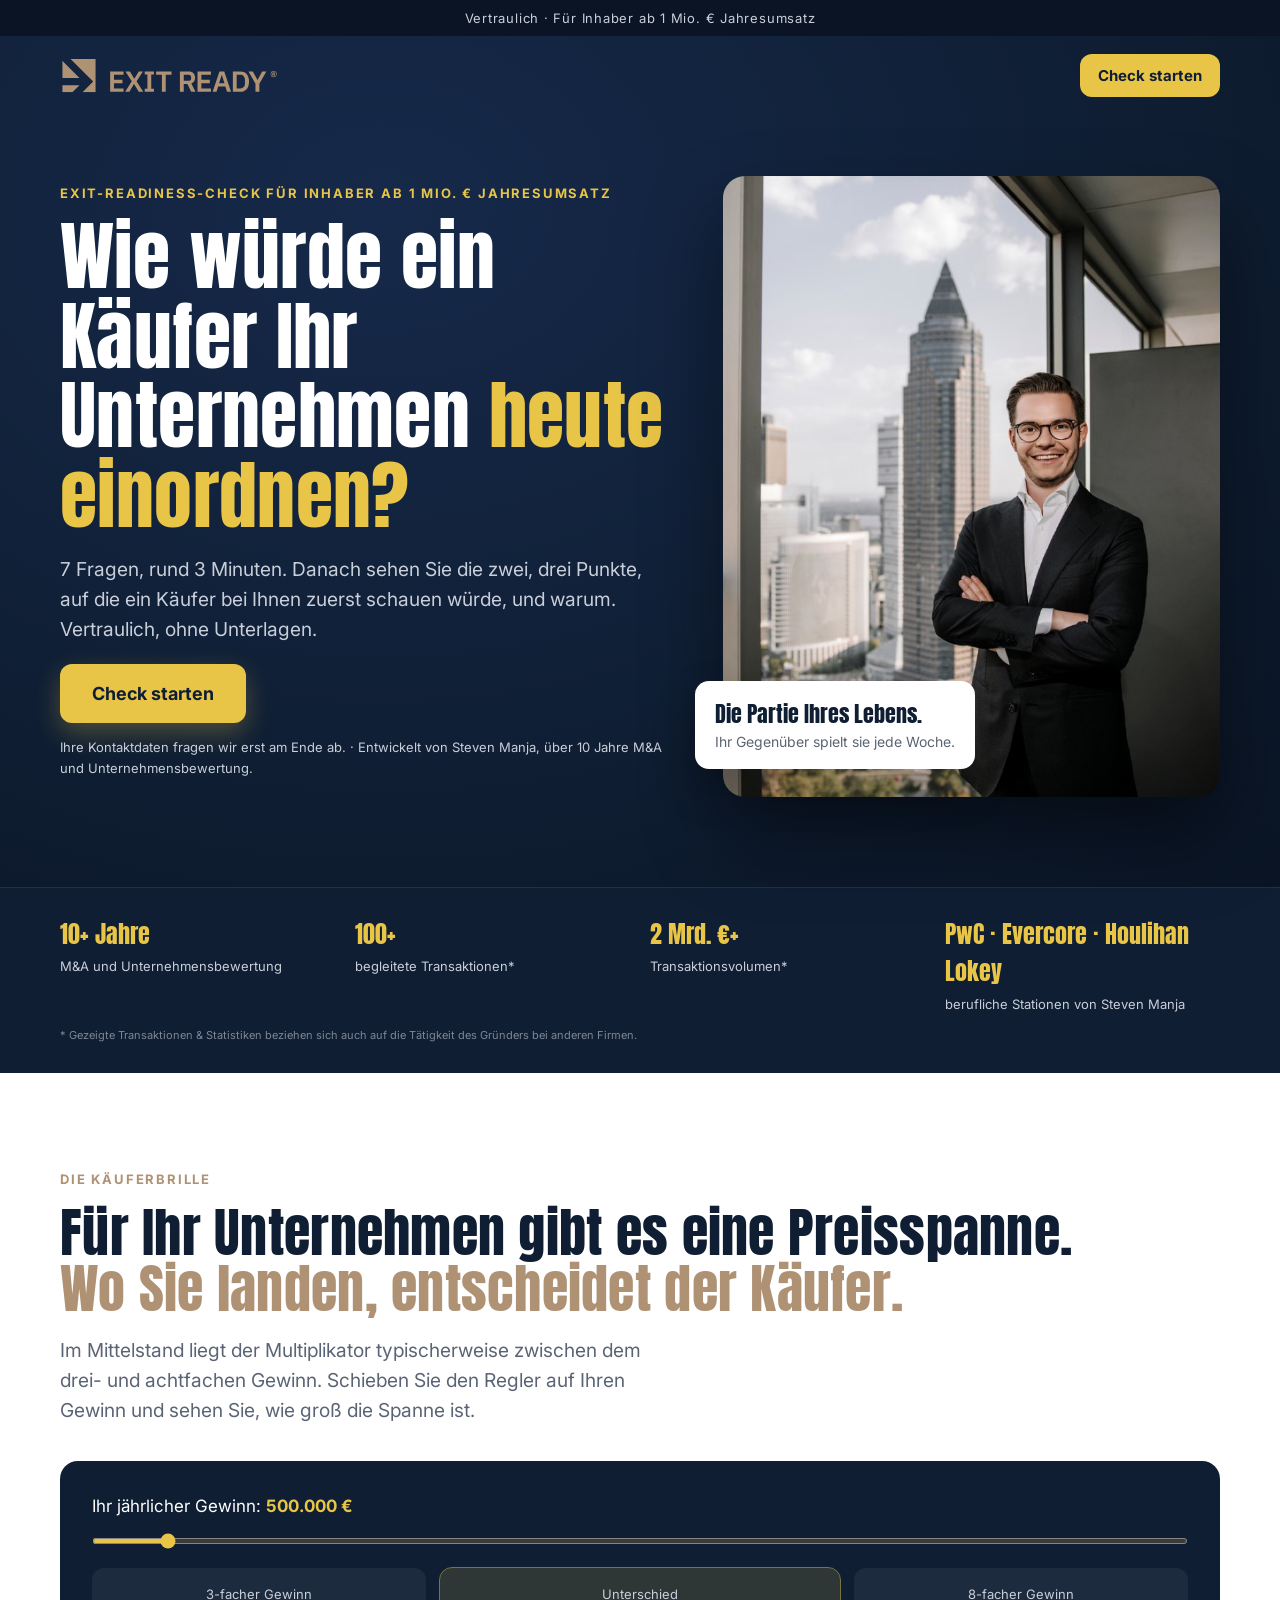
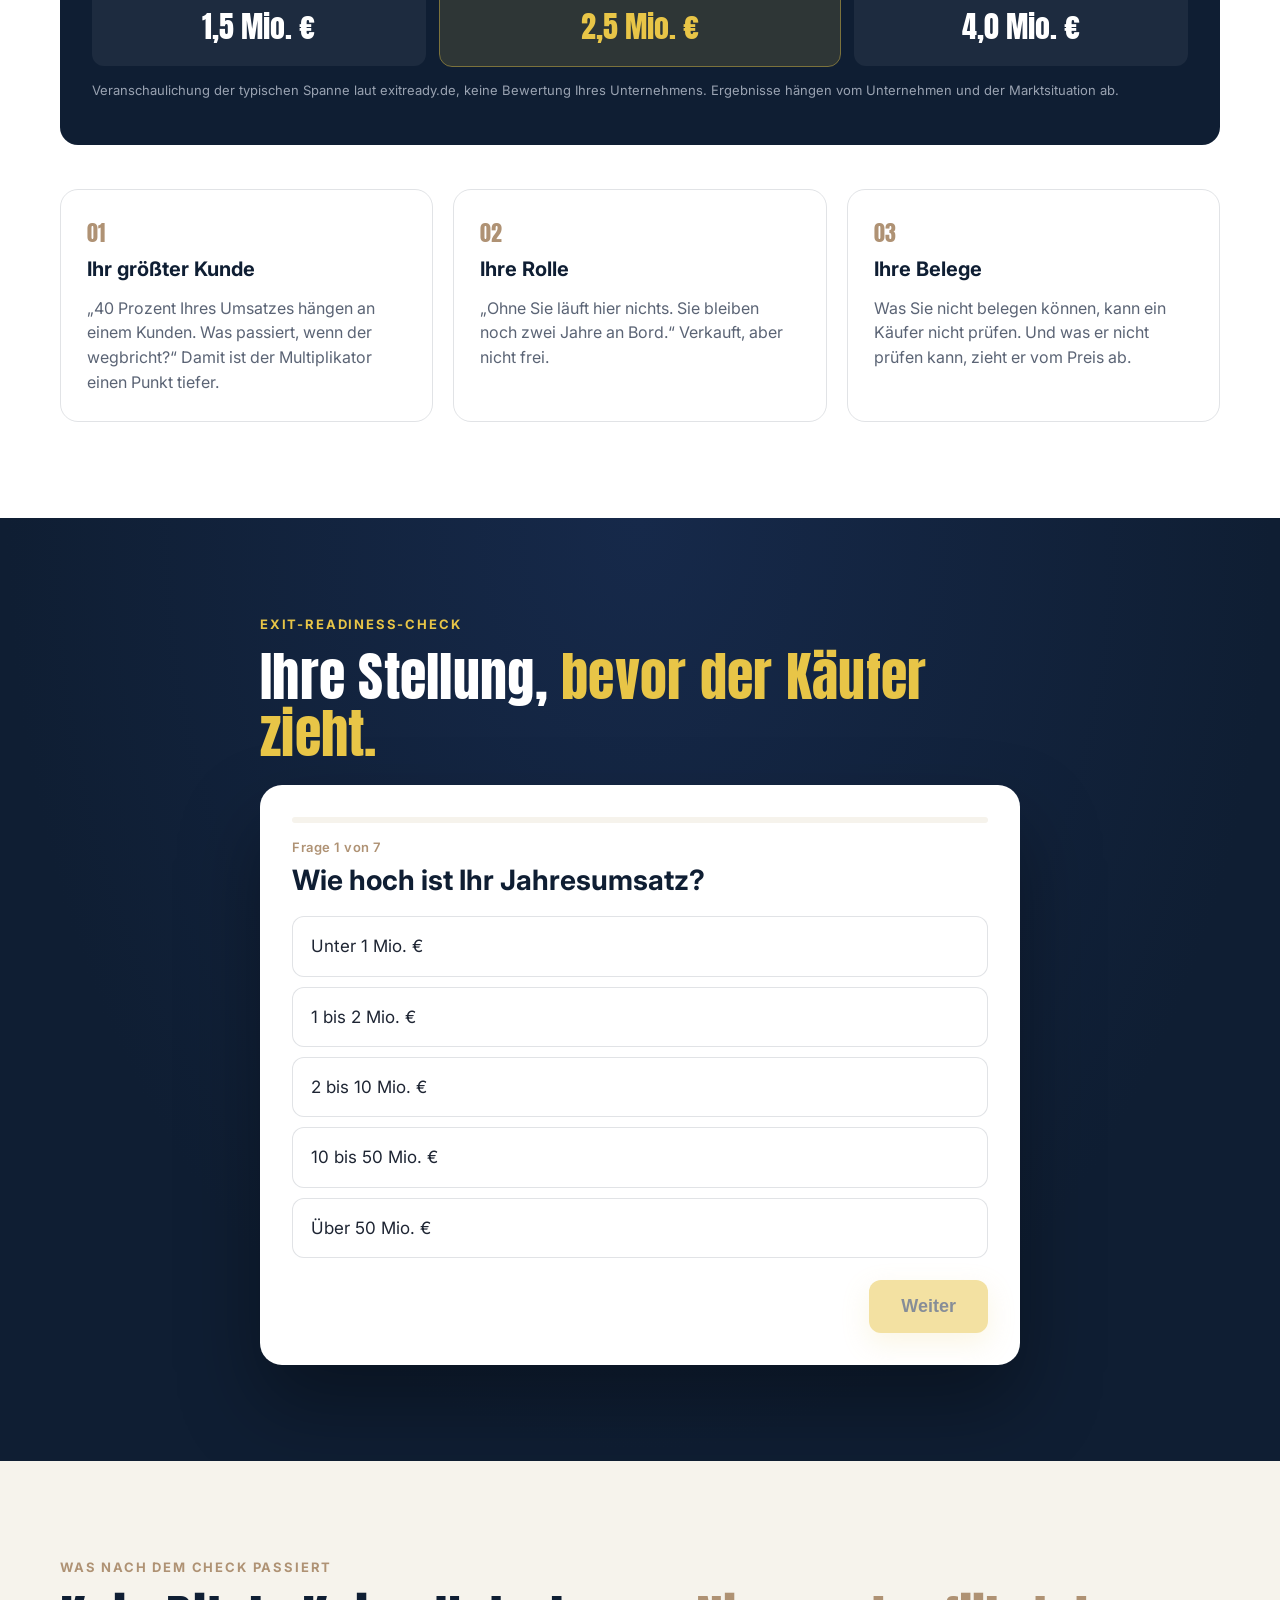
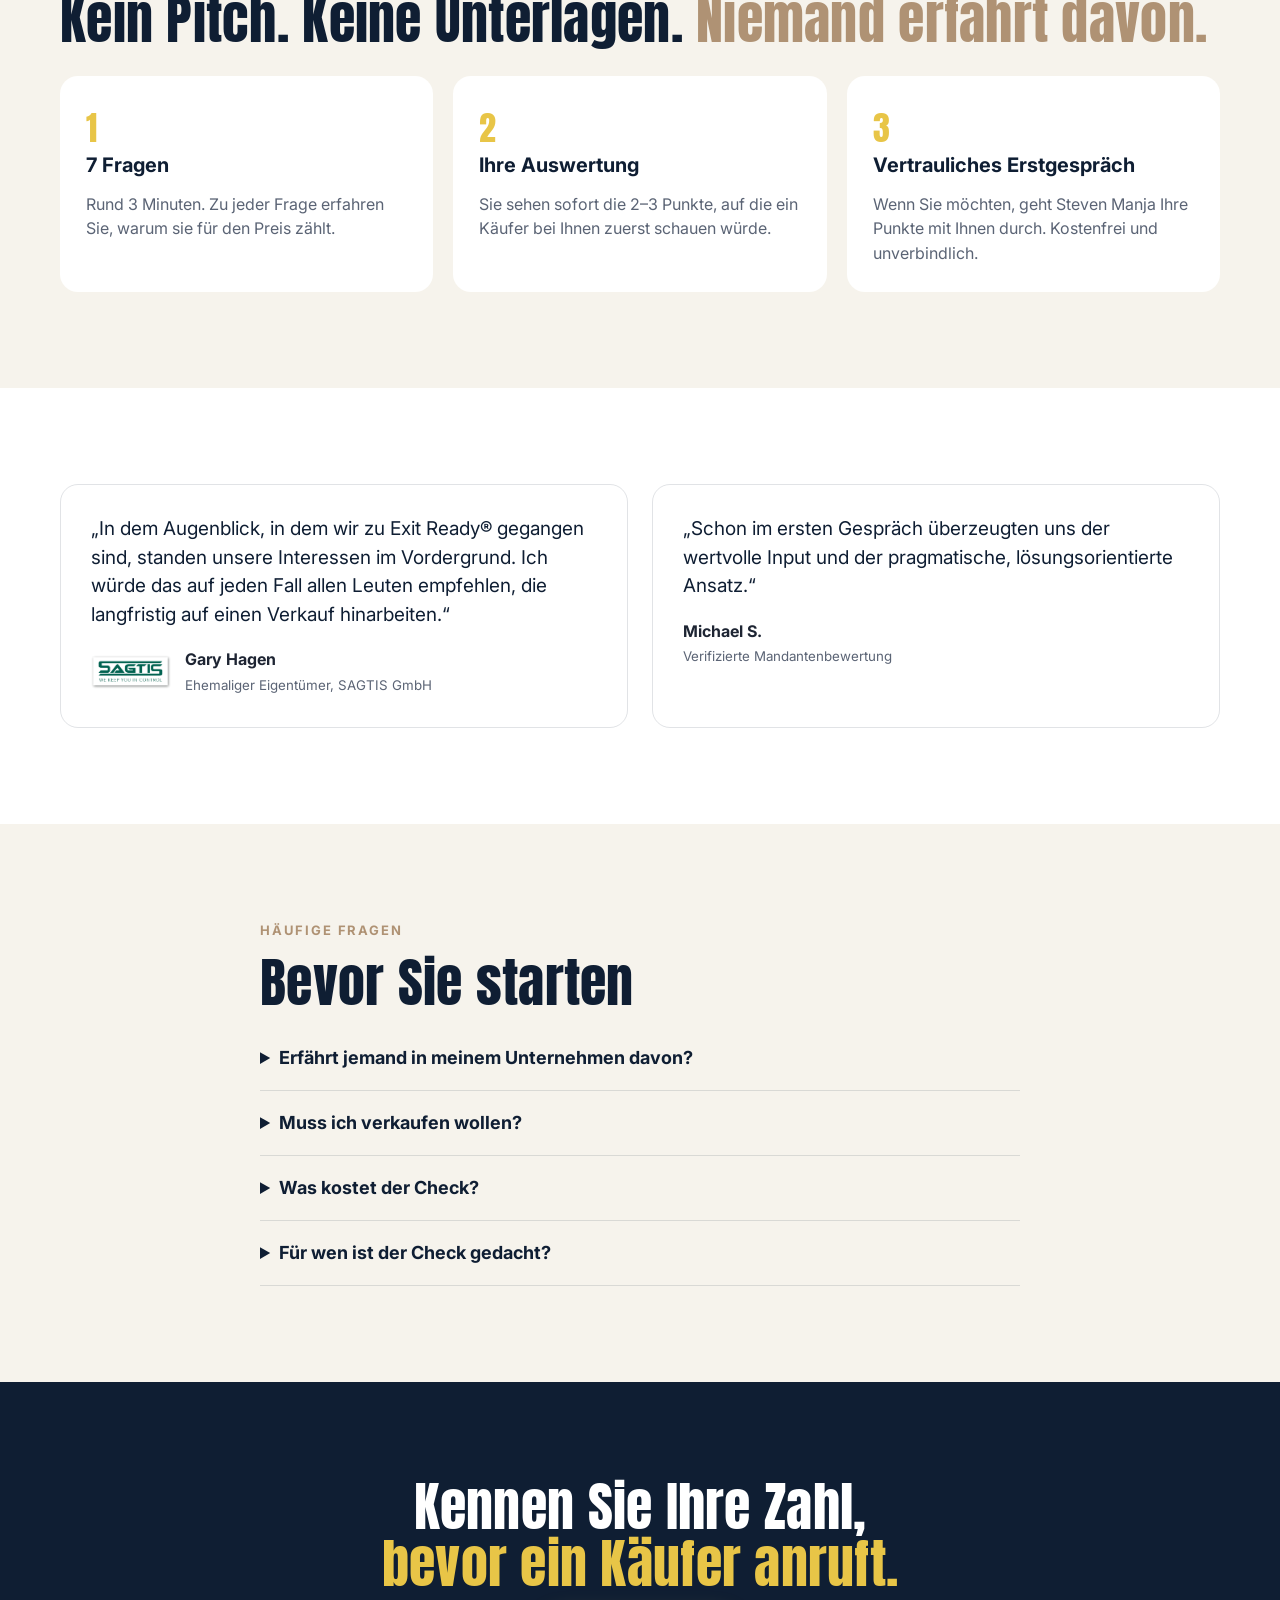
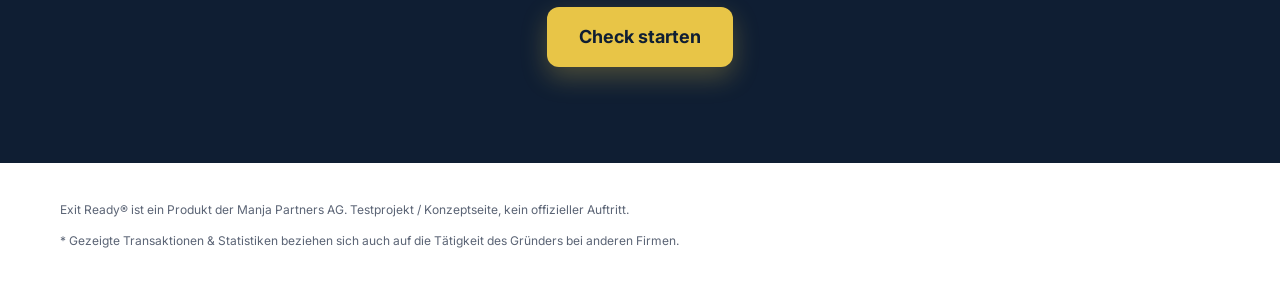
==== index.html @ 091dc519 "Add files via upload" ====
<!doctype html>
<html lang="de">
<head>
<meta charset="utf-8">
<meta name="viewport" content="width=device-width, initial-scale=1">
<title>Exit-Readiness-Check · Wie würde ein Käufer Ihr Unternehmen einordnen?</title>
<meta name="description" content="7 Fragen, rund 3 Minuten. Sehen Sie die zwei, drei Punkte, auf die ein Käufer bei Ihnen zuerst schauen würde – vertraulich, ohne Unterlagen.">
<link rel="preconnect" href="https://fonts.googleapis.com">
<link href="https://fonts.googleapis.com/css2?family=Anton&family=Inter:wght@400;500;600;700&display=swap" rel="stylesheet">
<link rel="stylesheet" href="styles.css">
</head>
<body>

<div class="topbar">Vertraulich · Für Inhaber ab 1 Mio. € Jahresumsatz</div>
<header class="nav wrap">
  <img src="assets/logo.svg" alt="Exit Ready" class="logo">
  <a href="#quiz" class="btn btn-sm">Check starten</a>
</header>

<!-- 1 · Hero -->
<section class="hero">
  <div class="wrap hero-grid">
    <div>
      <div class="eyebrow">Exit-Readiness-Check für Inhaber ab 1 Mio. € Jahresumsatz</div>
      <h1>Wie würde ein Käufer Ihr Unternehmen <span class="gold">heute einordnen?</span></h1>
      <p class="lead">7 Fragen, rund 3 Minuten. Danach sehen Sie die zwei, drei Punkte, auf die ein Käufer bei Ihnen zuerst schauen würde, und warum. Vertraulich, ohne Unterlagen.</p>
      <a href="#quiz" class="btn">Check starten</a>
      <p class="micro">Ihre Kontaktdaten fragen wir erst am Ende ab. · Entwickelt von Steven Manja, über 10 Jahre M&amp;A und Unternehmensbewertung.</p>
    </div>
    <div class="hero-img">
      <img src="assets/steven-window.jpg" alt="Steven Manja, Gründer von Exit Ready" loading="eager">
      <div class="hero-card">
        <div class="hc-k">Die Partie Ihres Lebens.</div>
        <div class="hc-t">Ihr Gegenüber spielt sie jede Woche.</div>
      </div>
    </div>
  </div>
</section>

<!-- 2 · Proof -->
<section class="proof">
  <div class="wrap proof-row">
    <div><b>10+ Jahre</b><span>M&amp;A und Unternehmensbewertung</span></div>
    <div><b>100+</b><span>begleitete Transaktionen*</span></div>
    <div><b>2 Mrd. €+</b><span>Transaktionsvolumen*</span></div>
    <div><b>PwC · Evercore · Houlihan Lokey</b><span>berufliche Stationen von Steven Manja</span></div>
  </div>
  <p class="wrap foot-note">* Gezeigte Transaktionen &amp; Statistiken beziehen sich auch auf die Tätigkeit des Gründers bei anderen Firmen.</p>
</section>

<!-- 3 · Worauf Käufer schauen + Rechner -->
<section class="section">
  <div class="wrap">
    <div class="eyebrow reveal">Die Käuferbrille</div>
    <h2 class="reveal">Für Ihr Unternehmen gibt es eine Preisspanne.<br><span class="gold">Wo Sie landen, entscheidet der Käufer.</span></h2>
    <p class="lead reveal">Im Mittelstand liegt der Multiplikator typischerweise zwischen dem drei- und achtfachen Gewinn. Schieben Sie den Regler auf Ihren Gewinn und sehen Sie, wie groß die Spanne ist.</p>
    <div class="calc reveal">
      <label for="gewinn">Ihr jährlicher Gewinn: <b id="gewinnOut">500.000 €</b></label>
      <input id="gewinn" type="range" min="200000" max="5000000" step="50000" value="500000">
      <div class="calc-bar">
        <div class="calc-end low"><span>3-facher Gewinn</span><b id="low">1,5 Mio. €</b></div>
        <div class="calc-mid"><span>Unterschied</span><b id="diff">2,5 Mio. €</b></div>
        <div class="calc-end high"><span>8-facher Gewinn</span><b id="high">4,0 Mio. €</b></div>
      </div>
      <p class="micro">Veranschaulichung der typischen Spanne laut exitready.de, keine Bewertung Ihres Unternehmens. Ergebnisse hängen vom Unternehmen und der Marktsituation ab.</p>
    </div>
    <div class="cards">
      <div class="card reveal"><div class="num">01</div><h3>Ihr größter Kunde</h3><p>„40 Prozent Ihres Umsatzes hängen an einem Kunden. Was passiert, wenn der wegbricht?“ Damit ist der Multiplikator einen Punkt tiefer.</p></div>
      <div class="card reveal"><div class="num">02</div><h3>Ihre Rolle</h3><p>„Ohne Sie läuft hier nichts. Sie bleiben noch zwei Jahre an Bord.“ Verkauft, aber nicht frei.</p></div>
      <div class="card reveal"><div class="num">03</div><h3>Ihre Belege</h3><p>Was Sie nicht belegen können, kann ein Käufer nicht prüfen. Und was er nicht prüfen kann, zieht er vom Preis ab.</p></div>
    </div>
  </div>
</section>

<!-- 4 · Quiz -->
<section class="section quiz-sec" id="quiz">
  <div class="wrap narrow">
    <div class="eyebrow">Exit-Readiness-Check</div>
    <h2>Ihre Stellung, <span class="gold">bevor der Käufer zieht.</span></h2>
    <div class="quiz" id="quizBox" aria-live="polite">
      <div class="progress"><div class="progress-bar" id="bar"></div></div>
      <div class="step-label" id="stepLabel">Frage 1 von 7</div>
      <div id="stage"></div>
    </div>
  </div>
</section>

<!-- 5 · Ablauf -->
<section class="section soft">
  <div class="wrap">
    <div class="eyebrow reveal">Was nach dem Check passiert</div>
    <h2 class="reveal">Kein Pitch. Keine Unterlagen. <span class="gold">Niemand erfährt davon.</span></h2>
    <div class="steps">
      <div class="step reveal"><b>1</b><h3>7 Fragen</h3><p>Rund 3 Minuten. Zu jeder Frage erfahren Sie, warum sie für den Preis zählt.</p></div>
      <div class="step reveal"><b>2</b><h3>Ihre Auswertung</h3><p>Sie sehen sofort die 2–3 Punkte, auf die ein Käufer bei Ihnen zuerst schauen würde.</p></div>
      <div class="step reveal"><b>3</b><h3>Vertrauliches Erstgespräch</h3><p>Wenn Sie möchten, geht Steven Manja Ihre Punkte mit Ihnen durch. Kostenfrei und unverbindlich.</p></div>
    </div>
  </div>
</section>

<!-- 6 · Stimmen -->
<section class="section">
  <div class="wrap quotes">
    <figure class="quote reveal">
      <blockquote>„In dem Augenblick, in dem wir zu Exit Ready® gegangen sind, standen unsere Interessen im Vordergrund. Ich würde das auf jeden Fall allen Leuten empfehlen, die langfristig auf einen Verkauf hinarbeiten.“</blockquote>
      <figcaption><img src="assets/sagtis.png" alt="SAGTIS GmbH"><span>Gary Hagen<br><small>Ehemaliger Eigentümer, SAGTIS GmbH</small></span></figcaption>
    </figure>
    <figure class="quote reveal">
      <blockquote>„Schon im ersten Gespräch überzeugten uns der wertvolle Input und der pragmatische, lösungsorientierte Ansatz.“</blockquote>
      <figcaption><span>Michael S.<br><small>Verifizierte Mandantenbewertung</small></span></figcaption>
    </figure>
  </div>
</section>

<!-- 7 · FAQ -->
<section class="section soft">
  <div class="wrap narrow">
    <div class="eyebrow">Häufige Fragen</div>
    <h2>Bevor Sie starten</h2>
    <details><summary>Erfährt jemand in meinem Unternehmen davon?</summary><p>Nein. Ihre Angaben werden vertraulich behandelt und nicht weitergegeben. Für den Check und das Erstgespräch brauchen Sie keine Unterlagen.</p></details>
    <details><summary>Muss ich verkaufen wollen?</summary><p>Nein. Sie müssen heute nicht verkaufen wollen. Je früher Sie wissen, wo Sie stehen, desto freier bestimmen Sie später, wann, an wen und zu welchem Preis.</p></details>
    <details><summary>Was kostet der Check?</summary><p>Nichts. Der Check und das Erstgespräch sind kostenfrei und unverbindlich.</p></details>
    <details><summary>Für wen ist der Check gedacht?</summary><p>Für Inhaber und Mehrheitsgesellschafter mit mindestens 1 Mio. € Jahresumsatz. Wer darunter liegt, erhält eine passende Ressource statt eines Termins.</p></details>
  </div>
</section>

<!-- 8 · Final -->
<section class="final">
  <div class="wrap">
    <h2>Kennen Sie Ihre Zahl,<br><span class="gold">bevor ein Käufer anruft.</span></h2>
    <a href="#quiz" class="btn">Check starten</a>
  </div>
</section>

<footer class="wrap footer">
  <p>Exit Ready® ist ein Produkt der Manja Partners AG. Testprojekt / Konzeptseite, kein offizieller Auftritt.</p>
  <p>* Gezeigte Transaktionen &amp; Statistiken beziehen sich auch auf die Tätigkeit des Gründers bei anderen Firmen.</p>
</footer>

<script src="config.js"></script>
<script src="quiz-data.js"></script>
<script src="app.js"></script>
</body>
</html>
---- styles.css ----
:root {
  --navy: #0F1E33;
  --navy-2: #16294A;
  --gold: #E8C547;
  --bronze: #AF9274;
  --ink: #1E2533;
  --grey: #5B6475;
  --cream: #F6F3EC;
  --line: rgba(15, 30, 51, .12);
  --radius: 18px;
  --ease: cubic-bezier(.2, .8, .2, 1);
}
* { box-sizing: border-box; }
html { scroll-behavior: smooth; }
body { margin: 0; font-family: 'Inter', system-ui, sans-serif; color: var(--ink); background: #fff; line-height: 1.55; -webkit-font-smoothing: antialiased; overflow-x: hidden; }
img { max-width: 100%; display: block; }
.wrap { width: min(1160px, 100% - 32px); margin-inline: auto; }
.narrow { width: min(760px, 100% - 32px); }
.section { padding: 96px 0; }
.soft { background: var(--cream); }
.gold { color: var(--gold); }
h1, h2, h3 { margin: 0 0 16px; line-height: 1.05; color: var(--navy); }
h1, h2 { font-family: 'Anton', Impact, sans-serif; font-weight: 400; letter-spacing: .005em; }
h1 { font-size: clamp(40px, 6vw, 76px); color: #fff; }
h2 { font-size: clamp(32px, 4.4vw, 54px); }
h2 .gold { color: var(--bronze); }
h3 { font-size: 20px; }
.eyebrow { font-size: 13px; font-weight: 700; letter-spacing: .14em; text-transform: uppercase; color: var(--bronze); margin-bottom: 14px; }
.lead { font-size: clamp(17px, 1.5vw, 20px); color: var(--grey); max-width: 620px; }
.micro { font-size: 13px; color: var(--grey); margin-top: 14px; }

.btn { display: inline-block; background: var(--gold); color: var(--navy); font-weight: 700; font-size: 18px; text-decoration: none; padding: 16px 32px; border-radius: 12px; border: 0; cursor: pointer; transition: transform .25s var(--ease), box-shadow .25s var(--ease); box-shadow: 0 10px 26px rgba(232, 197, 71, .28); }
.btn:hover { transform: translateY(-2px); box-shadow: 0 16px 34px rgba(232, 197, 71, .38); }
.btn-sm { font-size: 15px; padding: 10px 18px; box-shadow: none; white-space: nowrap; }
.btn[disabled] { opacity: .5; cursor: not-allowed; transform: none; }

.topbar { background: #0A1424; color: #C9CFDA; text-align: center; font-size: 13px; letter-spacing: .06em; padding: 8px 16px; }
.nav { display: flex; align-items: center; justify-content: space-between; padding: 18px 0; position: absolute; left: 0; right: 0; z-index: 5; }
.logo { height: 34px; width: auto; }

.hero { background: radial-gradient(ellipse at 30% 20%, var(--navy-2), var(--navy) 60%, #0A1424); color: #fff; padding: 140px 0 90px; }
.hero .eyebrow { color: var(--gold); }
.hero .lead, .hero .micro { color: #C9CFDA; }
.hero-grid { display: grid; grid-template-columns: 1.1fr .9fr; gap: 56px; align-items: center; }
.hero-img { position: relative; }
.hero-img img { border-radius: 22px; aspect-ratio: 4/5; object-fit: cover; object-position: 66% 40%; box-shadow: 0 40px 80px rgba(0, 0, 0, .45); }
.hero-card { position: absolute; left: -28px; bottom: 28px; background: #fff; color: var(--navy); border-radius: 14px; padding: 16px 20px; box-shadow: 0 20px 40px rgba(0, 0, 0, .3); animation: float 6s ease-in-out infinite; }
.hc-k { font-family: 'Anton', sans-serif; font-size: 22px; }
.hc-t { font-size: 14px; color: var(--grey); }
@keyframes float { 50% { transform: translateY(-8px); } }

.proof { background: var(--navy); color: #fff; padding: 28px 0 18px; border-top: 1px solid rgba(255, 255, 255, .08); }
.proof-row { display: grid; grid-template-columns: repeat(4, 1fr); gap: 20px; }
.proof-row b { display: block; font-family: 'Anton', sans-serif; font-weight: 400; font-size: 24px; color: var(--gold); }
.proof-row span { font-size: 13px; color: #C9CFDA; }
.foot-note { font-size: 11px; color: #7E8696; margin-top: 12px; }

.calc { margin: 36px 0 44px; background: var(--navy); color: #fff; border-radius: var(--radius); padding: 32px; }
.calc label { font-size: 17px; }
.calc label b { color: var(--gold); }
.calc input[type=range] { width: 100%; margin: 18px 0 24px; accent-color: var(--gold); height: 6px; }
.calc-bar { display: grid; grid-template-columns: 1fr 1.2fr 1fr; gap: 14px; text-align: center; }
.calc-bar > div { background: rgba(255, 255, 255, .06); border-radius: 12px; padding: 16px 10px; }
.calc-bar span { display: block; font-size: 13px; color: #C9CFDA; }
.calc-bar b { font-family: 'Anton', sans-serif; font-weight: 400; font-size: 30px; }
.calc-mid { background: rgba(232, 197, 71, .14) !important; outline: 1px solid rgba(232, 197, 71, .5); }
.calc-mid b { color: var(--gold); }
.calc .micro { color: #9AA3B2; }

.cards { display: grid; grid-template-columns: repeat(3, 1fr); gap: 20px; }
.card { border: 1px solid var(--line); border-radius: var(--radius); padding: 26px; }
.card .num { font-family: 'Anton', sans-serif; color: var(--bronze); font-size: 22px; margin-bottom: 8px; }
.card p { color: var(--grey); margin: 0; }

.quiz-sec { background: radial-gradient(ellipse at 50% 0%, var(--navy-2), var(--navy) 70%); }
.quiz-sec h2 { color: #fff; }
.quiz-sec h2 .gold { color: var(--gold); }
.quiz-sec .eyebrow { color: var(--gold); }
.quiz { background: #fff; border-radius: 22px; padding: 32px; box-shadow: 0 40px 80px rgba(0, 0, 0, .35); margin-top: 24px; }
.progress { height: 6px; background: var(--cream); border-radius: 6px; overflow: hidden; }
.progress-bar { height: 100%; width: 0; background: var(--gold); transition: width .5s var(--ease); }
.step-label { font-size: 13px; font-weight: 600; color: var(--bronze); margin: 14px 0 6px; letter-spacing: .04em; }
.q-title { font-size: clamp(22px, 2.6vw, 28px); font-weight: 700; color: var(--navy); margin: 0 0 18px; line-height: 1.25; }
.opts { display: grid; gap: 10px; }
.opt { text-align: left; font: inherit; font-size: 17px; padding: 16px 18px; border: 1.5px solid var(--line); border-radius: 12px; background: #fff; cursor: pointer; transition: border-color .2s, background .2s, transform .2s var(--ease); color: var(--ink); }
.opt:hover { border-color: var(--bronze); transform: translateX(3px); }
.opt.sel { border-color: var(--gold); background: #FDF8E6; font-weight: 600; }
.learn { margin-top: 18px; background: var(--cream); border-left: 4px solid var(--gold); border-radius: 10px; padding: 14px 16px; font-size: 15.5px; color: var(--ink); animation: fadeUp .4s var(--ease); }
.learn b { color: var(--bronze); display: block; font-size: 12px; letter-spacing: .1em; text-transform: uppercase; margin-bottom: 4px; }
.q-nav { display: flex; justify-content: space-between; align-items: center; margin-top: 22px; }
.back { background: none; border: 0; color: var(--grey); font: inherit; cursor: pointer; text-decoration: underline; }
.form { display: grid; grid-template-columns: 1fr 1fr; gap: 12px; }
.form .full { grid-column: 1 / -1; }
.form label { font-size: 13px; font-weight: 600; color: var(--grey); display: block; margin-bottom: 4px; }
.form input[type=text], .form input[type=email], .form input[type=tel], .form input[type=url] { width: 100%; font: inherit; font-size: 16px; padding: 13px 14px; border: 1.5px solid var(--line); border-radius: 10px; }
.form input:focus { outline: none; border-color: var(--gold); }
.err { color: #B3403A; font-size: 13px; min-height: 18px; }
.consent { font-size: 13px; color: var(--grey); display: flex; gap: 8px; align-items: flex-start; }
.hp { position: absolute; left: -9999px; }
@keyframes fadeUp { from { opacity: 0; transform: translateY(10px); } }

.steps { display: grid; grid-template-columns: repeat(3, 1fr); gap: 20px; margin-top: 28px; }
.step { background: #fff; border-radius: var(--radius); padding: 26px; }
.step b { font-family: 'Anton', sans-serif; font-weight: 400; font-size: 34px; color: var(--gold); }
.step p { color: var(--grey); margin: 0; }

.quotes { display: grid; grid-template-columns: 1fr 1fr; gap: 24px; }
.quote { margin: 0; border: 1px solid var(--line); border-radius: var(--radius); padding: 30px; }
.quote blockquote { margin: 0 0 18px; font-size: 19px; line-height: 1.5; color: var(--navy); }
.quote figcaption { display: flex; gap: 14px; align-items: center; font-weight: 700; }
.quote figcaption img { height: 34px; width: auto; }
.quote small { font-weight: 400; color: var(--grey); }

details { border-bottom: 1px solid var(--line); padding: 18px 0; }
summary { font-weight: 700; font-size: 18px; cursor: pointer; color: var(--navy); }
details p { color: var(--grey); margin: 10px 0 0; }

.final { background: var(--navy); color: #fff; text-align: center; padding: 96px 0; }
.final h2 { color: #fff; }
.final h2 .gold { color: var(--gold); }
.footer { font-size: 12px; color: var(--grey); padding: 26px 0 40px; }

.reveal { opacity: 0; transform: translateY(24px); transition: opacity .8s var(--ease), transform .8s var(--ease); }
.reveal.in { opacity: 1; transform: none; }
@media (prefers-reduced-motion: reduce) { .reveal { opacity: 1; transform: none; transition: none; } .hero-card { animation: none; } }

@media (max-width: 860px) {
  .section { padding: 64px 0; }
  .hero { padding: 110px 0 60px; }
  .hero-grid, .cards, .steps, .quotes, .proof-row { grid-template-columns: 1fr; }
  .proof-row { grid-template-columns: 1fr 1fr; }
  .hero-card { left: 12px; bottom: 12px; }
  .calc-bar { grid-template-columns: 1fr; }
  .quiz { padding: 22px; }
  .form { grid-template-columns: 1fr; }
  .logo { height: 26px; }
  .btn-sm { font-size: 14px; padding: 9px 14px; }
}
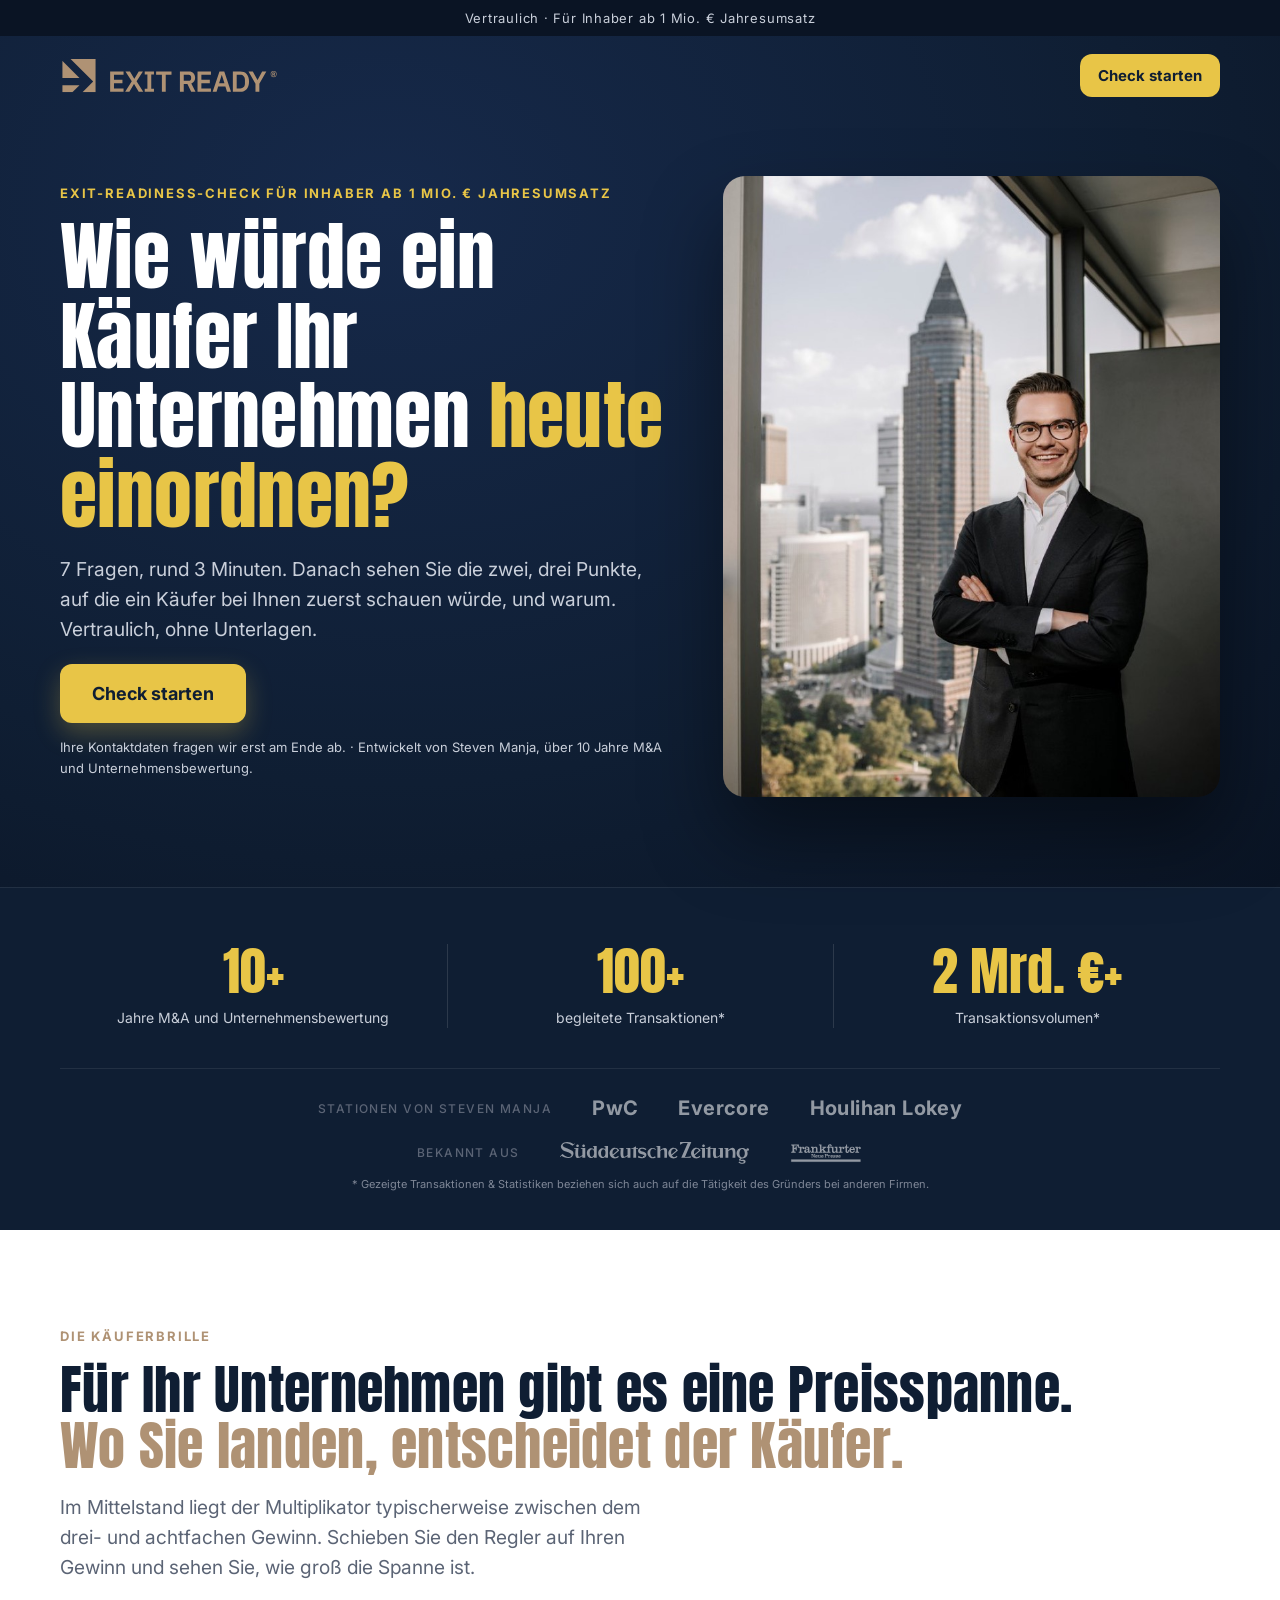
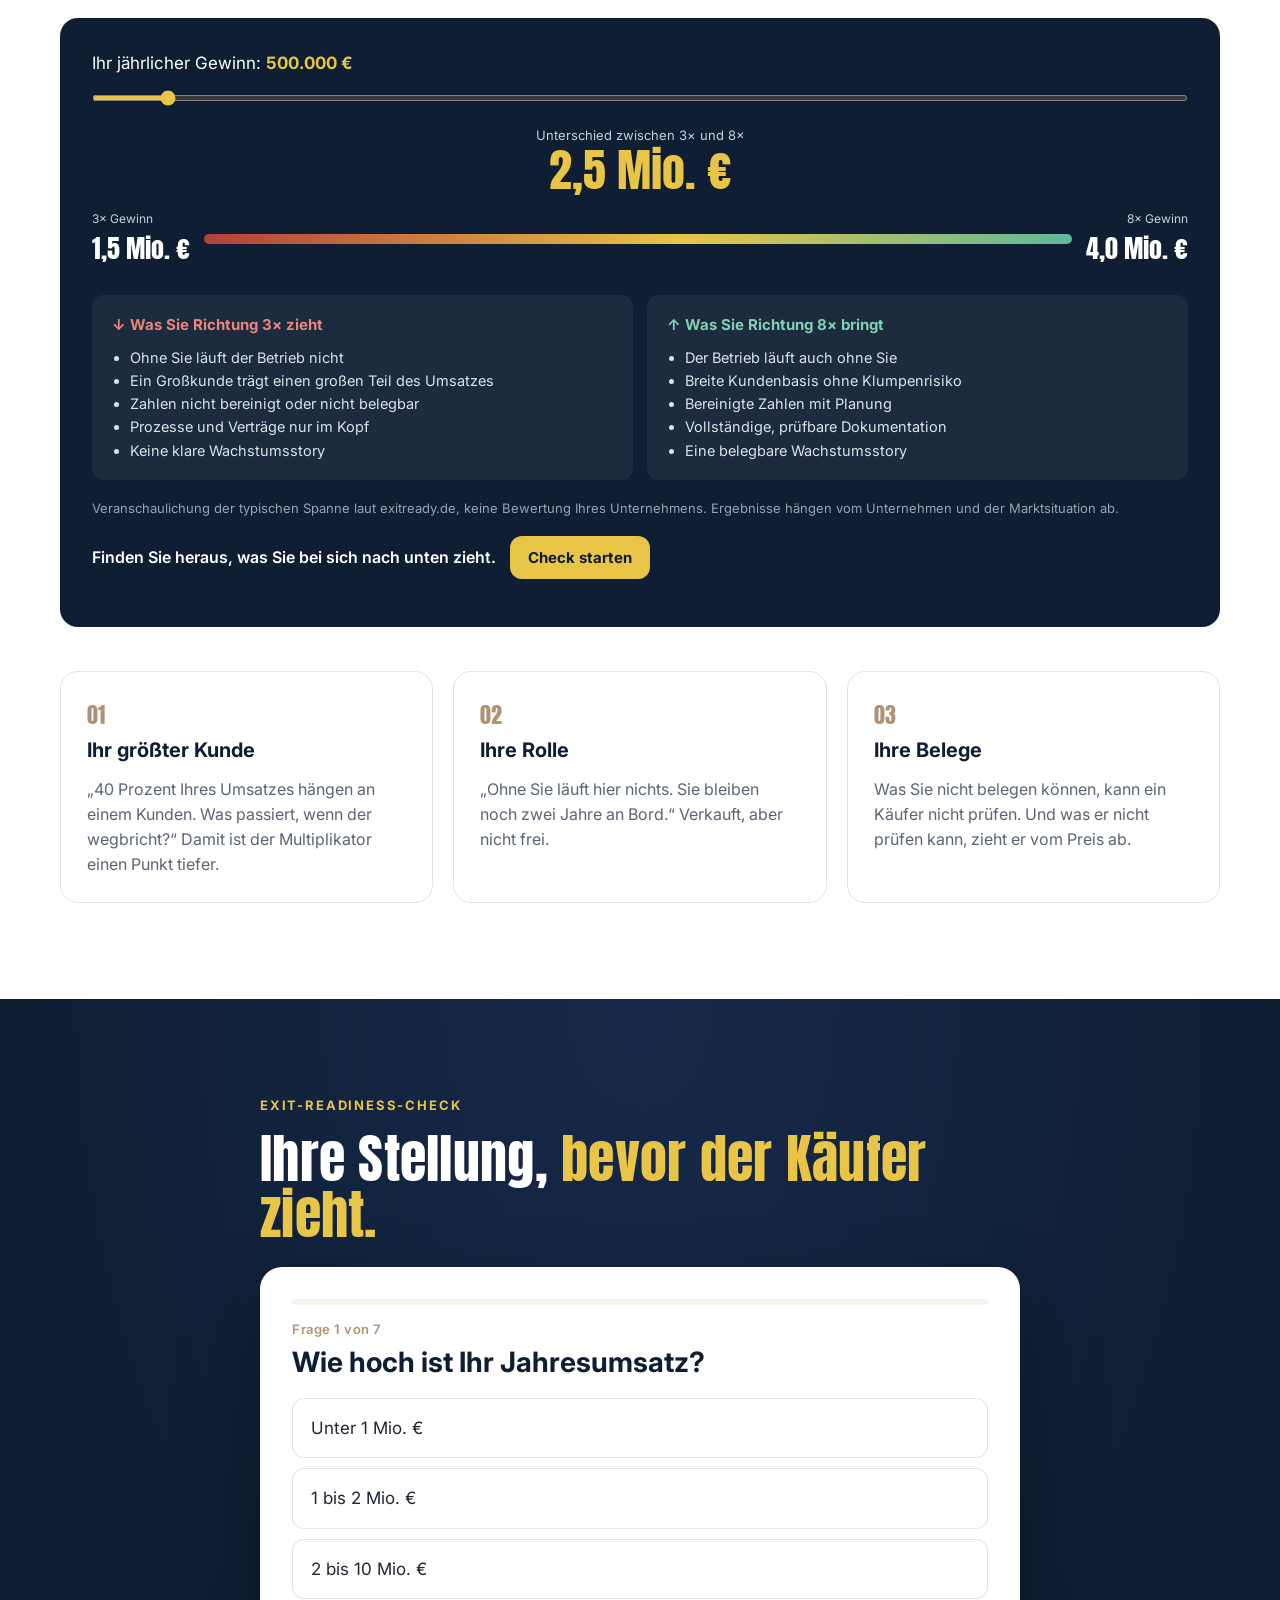
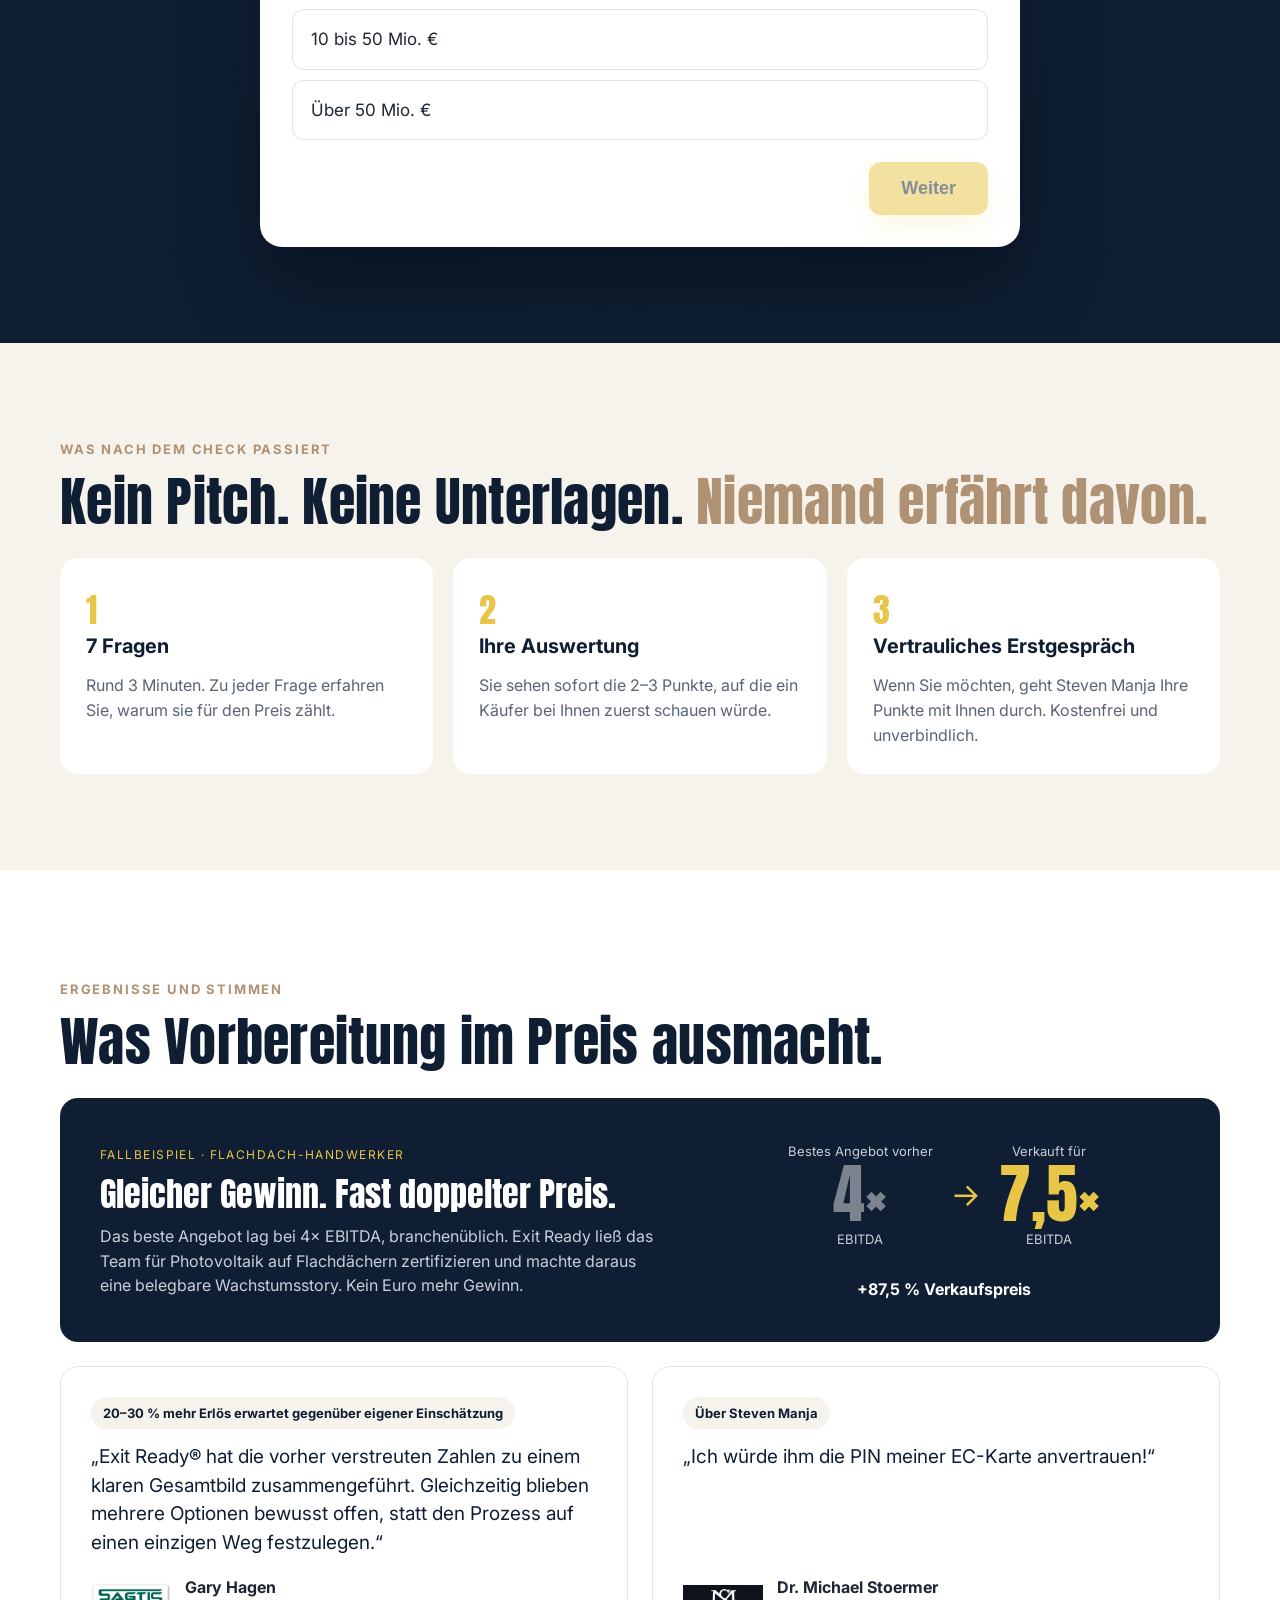
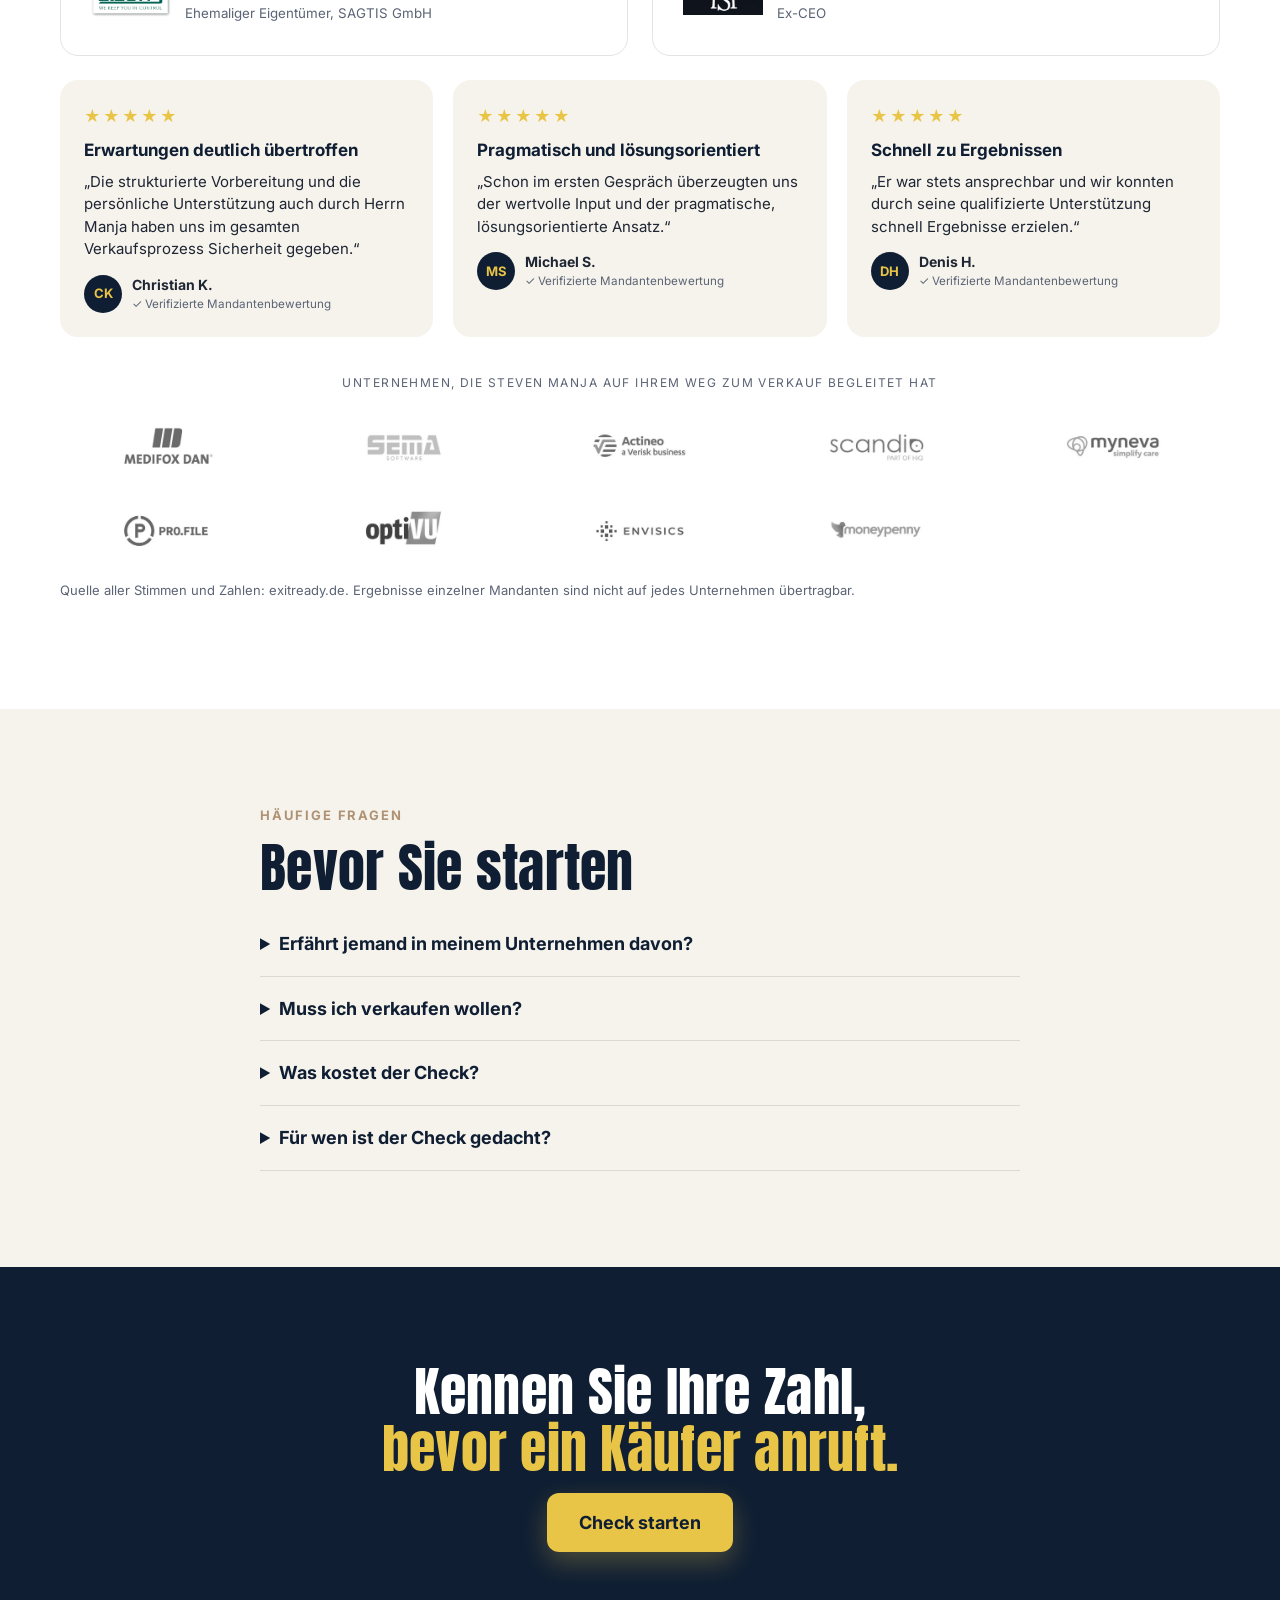
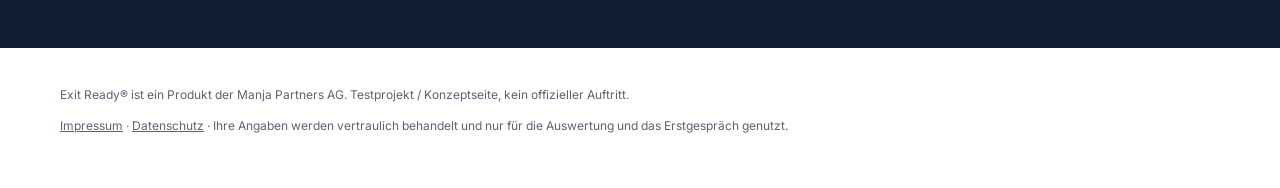
==== commit bab943b4: "Add files via upload" ====
--- a/index.html
+++ b/index.html
@@ -20,7 +20,7 @@
 <!-- 1 · Hero -->
 <section class="hero">
   <div class="wrap hero-grid">
-    <div>
+    <div class="hero-text">
       <div class="eyebrow">Exit-Readiness-Check für Inhaber ab 1 Mio. € Jahresumsatz</div>
       <h1>Wie würde ein Käufer Ihr Unternehmen <span class="gold">heute einordnen?</span></h1>
       <p class="lead">7 Fragen, rund 3 Minuten. Danach sehen Sie die zwei, drei Punkte, auf die ein Käufer bei Ihnen zuerst schauen würde, und warum. Vertraulich, ohne Unterlagen.</p>
@@ -29,21 +29,20 @@
     </div>
     <div class="hero-img">
       <img src="assets/steven-window.jpg" alt="Steven Manja, Gründer von Exit Ready" loading="eager">
-      <div class="hero-card">
-        <div class="hc-k">Die Partie Ihres Lebens.</div>
-        <div class="hc-t">Ihr Gegenüber spielt sie jede Woche.</div>
-      </div>
     </div>
   </div>
 </section>
 
 <!-- 2 · Proof -->
 <section class="proof">
-  <div class="wrap proof-row">
-    <div><b>10+ Jahre</b><span>M&amp;A und Unternehmensbewertung</span></div>
-    <div><b>100+</b><span>begleitete Transaktionen*</span></div>
-    <div><b>2 Mrd. €+</b><span>Transaktionsvolumen*</span></div>
-    <div><b>PwC · Evercore · Houlihan Lokey</b><span>berufliche Stationen von Steven Manja</span></div>
+  <div class="wrap">
+    <div class="proof-row">
+      <div><b>10+</b><span>Jahre M&amp;A und Unternehmensbewertung</span></div>
+      <div><b>100+</b><span>begleitete Transaktionen*</span></div>
+      <div><b>2 Mrd. €+</b><span>Transaktionsvolumen*</span></div>
+    </div>
+    <div class="proof-logos"><span class="pl-label">Stationen von Steven Manja</span><span>PwC</span><span>Evercore</span><span>Houlihan Lokey</span></div>
+    <div class="proof-logos press"><span class="pl-label">Bekannt aus</span><img src="assets/sueddeutsche-zeitung.svg" alt="Süddeutsche Zeitung"><img src="assets/fnp.svg" alt="Frankfurter Neue Presse"></div>
   </div>
   <p class="wrap foot-note">* Gezeigte Transaktionen &amp; Statistiken beziehen sich auch auf die Tätigkeit des Gründers bei anderen Firmen.</p>
 </section>
@@ -56,13 +55,15 @@
     <p class="lead reveal">Im Mittelstand liegt der Multiplikator typischerweise zwischen dem drei- und achtfachen Gewinn. Schieben Sie den Regler auf Ihren Gewinn und sehen Sie, wie groß die Spanne ist.</p>
     <div class="calc reveal">
       <label for="gewinn">Ihr jährlicher Gewinn: <b id="gewinnOut">500.000 €</b></label>
-      <input id="gewinn" type="range" min="200000" max="5000000" step="50000" value="500000">
-      <div class="calc-bar">
-        <div class="calc-end low"><span>3-facher Gewinn</span><b id="low">1,5 Mio. €</b></div>
-        <div class="calc-mid"><span>Unterschied</span><b id="diff">2,5 Mio. €</b></div>
-        <div class="calc-end high"><span>8-facher Gewinn</span><b id="high">4,0 Mio. €</b></div>
+      <input id="gewinn" type="range" min="200000" max="5000000" step="100000" value="500000">
+      <div class="range-head"><span>Unterschied zwischen 3× und 8×</span><b id="diff">2,5 Mio. €</b></div>
+      <div class="range-bar"><div class="rb-end"><small>3× Gewinn</small><b id="low">1,5 Mio. €</b></div><div class="rb-track"></div><div class="rb-end hi"><small>8× Gewinn</small><b id="high">4,0 Mio. €</b></div></div>
+      <div class="drivers">
+        <div class="drv down"><h4>↓ Was Sie Richtung 3× zieht</h4><ul><li>Ohne Sie läuft der Betrieb nicht</li><li>Ein Großkunde trägt einen großen Teil des Umsatzes</li><li>Zahlen nicht bereinigt oder nicht belegbar</li><li>Prozesse und Verträge nur im Kopf</li><li>Keine klare Wachstumsstory</li></ul></div>
+        <div class="drv up"><h4>↑ Was Sie Richtung 8× bringt</h4><ul><li>Der Betrieb läuft auch ohne Sie</li><li>Breite Kundenbasis ohne Klumpenrisiko</li><li>Bereinigte Zahlen mit Planung</li><li>Vollständige, prüfbare Dokumentation</li><li>Eine belegbare Wachstumsstory</li></ul></div>
       </div>
       <p class="micro">Veranschaulichung der typischen Spanne laut exitready.de, keine Bewertung Ihres Unternehmens. Ergebnisse hängen vom Unternehmen und der Marktsituation ab.</p>
+      <p class="calc-cta">Finden Sie heraus, was Sie bei sich nach unten zieht. <a href="#quiz" class="btn btn-sm">Check starten</a></p>
     </div>
     <div class="cards">
       <div class="card reveal"><div class="num">01</div><h3>Ihr größter Kunde</h3><p>„40 Prozent Ihres Umsatzes hängen an einem Kunden. Was passiert, wenn der wegbricht?“ Damit ist der Multiplikator einen Punkt tiefer.</p></div>
@@ -100,15 +101,44 @@
 
 <!-- 6 · Stimmen -->
 <section class="section">
-  <div class="wrap quotes">
-    <figure class="quote reveal">
-      <blockquote>„In dem Augenblick, in dem wir zu Exit Ready® gegangen sind, standen unsere Interessen im Vordergrund. Ich würde das auf jeden Fall allen Leuten empfehlen, die langfristig auf einen Verkauf hinarbeiten.“</blockquote>
-      <figcaption><img src="assets/sagtis.png" alt="SAGTIS GmbH"><span>Gary Hagen<br><small>Ehemaliger Eigentümer, SAGTIS GmbH</small></span></figcaption>
-    </figure>
-    <figure class="quote reveal">
-      <blockquote>„Schon im ersten Gespräch überzeugten uns der wertvolle Input und der pragmatische, lösungsorientierte Ansatz.“</blockquote>
-      <figcaption><span>Michael S.<br><small>Verifizierte Mandantenbewertung</small></span></figcaption>
-    </figure>
+  <div class="wrap">
+    <p class="eyebrow">Ergebnisse und Stimmen</p>
+    <h2>Was Vorbereitung im Preis ausmacht.</h2>
+    <div class="case reveal">
+      <div class="case-text">
+        <span class="case-tag">Fallbeispiel · Flachdach-Handwerker</span>
+        <h3>Gleicher Gewinn. Fast doppelter Preis.</h3>
+        <p>Das beste Angebot lag bei 4× EBITDA, branchenüblich. Exit Ready ließ das Team für Photovoltaik auf Flachdächern zertifizieren und machte daraus eine belegbare Wachstumsstory. Kein Euro mehr Gewinn.</p>
+      </div>
+      <div class="case-nums">
+        <div><small>Bestes Angebot vorher</small><b class="muted">4×</b><small>EBITDA</small></div>
+        <div class="arrow">→</div>
+        <div><small>Verkauft für</small><b>7,5×</b><small>EBITDA</small></div>
+        <div class="case-plus">+87,5 % Verkaufspreis</div>
+      </div>
+    </div>
+    <div class="quotes">
+      <figure class="quote quote-lg reveal">
+        <span class="q-result">20–30 % mehr Erlös erwartet gegenüber eigener Einschätzung</span>
+        <blockquote>„Exit Ready® hat die vorher verstreuten Zahlen zu einem klaren Gesamtbild zusammengeführt. Gleichzeitig blieben mehrere Optionen bewusst offen, statt den Prozess auf einen einzigen Weg festzulegen.“</blockquote>
+        <figcaption><img src="assets/sagtis.png" alt="SAGTIS GmbH"><span>Gary Hagen<br><small>Ehemaliger Eigentümer, SAGTIS GmbH</small></span></figcaption>
+      </figure>
+      <figure class="quote quote-lg reveal">
+        <span class="q-result">Über Steven Manja</span>
+        <blockquote>„Ich würde ihm die PIN meiner EC-Karte anvertrauen!“</blockquote>
+        <figcaption><img src="assets/stoermer-logo.png" alt="Dr. Michael Stoermer Logo"><span>Dr. Michael Stoermer<br><small>Ex-CEO</small></span></figcaption>
+      </figure>
+    </div>
+    <div class="reviews">
+      <figure class="review reveal"><div class="stars">★★★★★</div><h4>Erwartungen deutlich übertroffen</h4><blockquote>„Die strukturierte Vorbereitung und die persönliche Unterstützung auch durch Herrn Manja haben uns im gesamten Verkaufsprozess Sicherheit gegeben.“</blockquote><figcaption><span class="ini">CK</span><span>Christian K.<br><small>✓ Verifizierte Mandantenbewertung</small></span></figcaption></figure>
+      <figure class="review reveal"><div class="stars">★★★★★</div><h4>Pragmatisch und lösungsorientiert</h4><blockquote>„Schon im ersten Gespräch überzeugten uns der wertvolle Input und der pragmatische, lösungsorientierte Ansatz.“</blockquote><figcaption><span class="ini">MS</span><span>Michael S.<br><small>✓ Verifizierte Mandantenbewertung</small></span></figcaption></figure>
+      <figure class="review reveal"><div class="stars">★★★★★</div><h4>Schnell zu Ergebnissen</h4><blockquote>„Er war stets ansprechbar und wir konnten durch seine qualifizierte Unterstützung schnell Ergebnisse erzielen.“</blockquote><figcaption><span class="ini">DH</span><span>Denis H.<br><small>✓ Verifizierte Mandantenbewertung</small></span></figcaption></figure>
+    </div>
+    <div class="deals">
+      <span class="pl-label">Unternehmen, die Steven Manja auf ihrem Weg zum Verkauf begleitet hat</span>
+      <div class="logo-wall"><img src="assets/medifox-dan.jpg" alt="MEDIFOX DAN" loading="lazy"><img src="assets/sema-software.jpg" alt="SEMA Software" loading="lazy"><img src="assets/actineo.jpg" alt="Actineo" loading="lazy"><img src="assets/scandio.jpg" alt="Scandio" loading="lazy"><img src="assets/myneva.jpg" alt="myneva" loading="lazy"><img src="assets/profile.jpg" alt="PRO.FILE" loading="lazy"><img src="assets/optivu.jpg" alt="optiVU" loading="lazy"><img src="assets/envisics.jpg" alt="ENVISICS" loading="lazy"><img src="assets/moneypenny.jpg" alt="Moneypenny" loading="lazy"></div>
+    </div>
+    <p class="micro">Quelle aller Stimmen und Zahlen: exitready.de. Ergebnisse einzelner Mandanten sind nicht auf jedes Unternehmen übertragbar.</p>
   </div>
 </section>
 
@@ -134,7 +164,7 @@
 
 <footer class="wrap footer">
   <p>Exit Ready® ist ein Produkt der Manja Partners AG. Testprojekt / Konzeptseite, kein offizieller Auftritt.</p>
-  <p>* Gezeigte Transaktionen &amp; Statistiken beziehen sich auch auf die Tätigkeit des Gründers bei anderen Firmen.</p>
+  <p><a href="#">Impressum</a> · <a href="#">Datenschutz</a> · Ihre Angaben werden vertraulich behandelt und nur für die Auswertung und das Erstgespräch genutzt.</p>
 </footer>
 
 <script src="config.js"></script>
--- a/styles.css
+++ b/styles.css
@@ -44,27 +44,26 @@
 .hero-grid { display: grid; grid-template-columns: 1.1fr .9fr; gap: 56px; align-items: center; }
 .hero-img { position: relative; }
 .hero-img img { border-radius: 22px; aspect-ratio: 4/5; object-fit: cover; object-position: 66% 40%; box-shadow: 0 40px 80px rgba(0, 0, 0, .45); }
-.hero-card { position: absolute; left: -28px; bottom: 28px; background: #fff; color: var(--navy); border-radius: 14px; padding: 16px 20px; box-shadow: 0 20px 40px rgba(0, 0, 0, .3); animation: float 6s ease-in-out infinite; }
+.hero-card { position: absolute; left: -28px; bottom: 28px; background: #fff; color: var(--navy); border-radius: 14px; padding: 16px 20px; box-shadow: 0 20px 40px rgba(0, 0, 0, .3); }
 .hc-k { font-family: 'Anton', sans-serif; font-size: 22px; }
 .hc-t { font-size: 14px; color: var(--grey); }
-@keyframes float { 50% { transform: translateY(-8px); } }
-
-.proof { background: var(--navy); color: #fff; padding: 28px 0 18px; border-top: 1px solid rgba(255, 255, 255, .08); }
-.proof-row { display: grid; grid-template-columns: repeat(4, 1fr); gap: 20px; }
-.proof-row b { display: block; font-family: 'Anton', sans-serif; font-weight: 400; font-size: 24px; color: var(--gold); }
-.proof-row span { font-size: 13px; color: #C9CFDA; }
+
+.proof { background: var(--navy); color: #fff; padding: 56px 0 26px; border-top: 1px solid rgba(255, 255, 255, .08); }
+.proof-row { display: grid; grid-template-columns: repeat(3, 1fr); text-align: center; }
+.proof-row > div { padding: 0 24px; }
+.proof-row > div + div { border-left: 1px solid rgba(255, 255, 255, .12); }
+.proof-row b { display: block; font-family: 'Anton', sans-serif; font-weight: 400; font-size: 52px; line-height: 1.05; color: var(--gold); }
+.proof-row span { display: block; margin-top: 8px; font-size: 14px; color: #C9CFDA; }
+.proof-logos { margin-top: 40px; padding-top: 24px; border-top: 1px solid rgba(255, 255, 255, .08); display: flex; justify-content: center; align-items: center; gap: 40px; flex-wrap: wrap; }
+.proof-logos span { font-size: 20px; font-weight: 700; letter-spacing: .02em; color: rgba(255, 255, 255, .55); }
+.proof-logos .pl-label { font-size: 12px; font-weight: 500; letter-spacing: .12em; text-transform: uppercase; color: var(--grey); }
+.proof .foot-note { text-align: center; }
 .foot-note { font-size: 11px; color: #7E8696; margin-top: 12px; }
 
 .calc { margin: 36px 0 44px; background: var(--navy); color: #fff; border-radius: var(--radius); padding: 32px; }
 .calc label { font-size: 17px; }
 .calc label b { color: var(--gold); }
 .calc input[type=range] { width: 100%; margin: 18px 0 24px; accent-color: var(--gold); height: 6px; }
-.calc-bar { display: grid; grid-template-columns: 1fr 1.2fr 1fr; gap: 14px; text-align: center; }
-.calc-bar > div { background: rgba(255, 255, 255, .06); border-radius: 12px; padding: 16px 10px; }
-.calc-bar span { display: block; font-size: 13px; color: #C9CFDA; }
-.calc-bar b { font-family: 'Anton', sans-serif; font-weight: 400; font-size: 30px; }
-.calc-mid { background: rgba(232, 197, 71, .14) !important; outline: 1px solid rgba(232, 197, 71, .5); }
-.calc-mid b { color: var(--gold); }
 .calc .micro { color: #9AA3B2; }
 
 .cards { display: grid; grid-template-columns: repeat(3, 1fr); gap: 20px; }
@@ -122,17 +121,93 @@
 
 .reveal { opacity: 0; transform: translateY(24px); transition: opacity .8s var(--ease), transform .8s var(--ease); }
 .reveal.in { opacity: 1; transform: none; }
-@media (prefers-reduced-motion: reduce) { .reveal { opacity: 1; transform: none; transition: none; } .hero-card { animation: none; } }
+@media (prefers-reduced-motion: reduce) { .reveal { opacity: 1; transform: none; transition: none; } }
 
 @media (max-width: 860px) {
   .section { padding: 64px 0; }
   .hero { padding: 110px 0 60px; }
+  .reviews, .case { grid-template-columns: 1fr; }
+  .case-nums b { font-size: 48px; }
   .hero-grid, .cards, .steps, .quotes, .proof-row { grid-template-columns: 1fr; }
-  .proof-row { grid-template-columns: 1fr 1fr; }
+  .proof-row { grid-template-columns: 1fr; gap: 26px; }
+  .proof-row > div + div { border-left: 0; }
+  .proof-row b { font-size: 42px; }
+  .proof-logos { gap: 18px; }
+  .proof-logos .pl-label { width: 100%; text-align: center; }
   .hero-card { left: 12px; bottom: 12px; }
-  .calc-bar { grid-template-columns: 1fr; }
+  .drivers { grid-template-columns: 1fr; }
+  .range-bar b { font-size: 22px; }
+  .rb-track { min-width: 40px; }
   .quiz { padding: 22px; }
   .form { grid-template-columns: 1fr; }
   .logo { height: 26px; }
   .btn-sm { font-size: 14px; padding: 9px 14px; }
 }
+.calc-cta { margin-top: 18px; display: flex; align-items: center; gap: 14px; flex-wrap: wrap; font-weight: 600; }
+.footer a { color: inherit; }
+.case { display: grid; grid-template-columns: 1.2fr 1fr; gap: 40px; align-items: center; background: var(--navy); color: #fff; border-radius: var(--radius); padding: 40px; margin: 28px 0 24px; }
+.case-tag { font-size: 12px; letter-spacing: .12em; text-transform: uppercase; color: var(--gold); }
+.case h3 { font-family: 'Anton', sans-serif; font-weight: 400; font-size: 34px; margin: 10px 0 12px; color: #fff; }
+.case p { color: #C9CFDA; margin: 0; }
+.case-nums { display: flex; align-items: center; justify-content: center; gap: 18px; flex-wrap: wrap; text-align: center; }
+.case-nums b { display: block; font-family: 'Anton', sans-serif; font-weight: 400; font-size: 64px; line-height: 1; color: var(--gold); }
+.case-nums b.muted { color: rgba(255, 255, 255, .45); }
+.case-nums small { color: #C9CFDA; font-size: 13px; }
+.case-nums .arrow { font-size: 32px; color: var(--gold); }
+.case-plus { width: 100%; margin-top: 8px; font-weight: 700; color: #fff; }
+.q-result { display: inline-block; margin-bottom: 14px; padding: 6px 12px; border-radius: 999px; background: var(--cream); font-size: 13px; font-weight: 700; color: var(--navy); }
+.reviews { display: grid; grid-template-columns: repeat(3, 1fr); gap: 20px; margin-top: 24px; }
+.review { margin: 0; background: var(--cream); border-radius: var(--radius); padding: 24px; }
+.review .stars { color: var(--gold); letter-spacing: 2px; }
+.review h4 { margin: 8px 0; font-size: 17px; color: var(--navy); }
+.review blockquote { margin: 0 0 14px; font-size: 15px; line-height: 1.5; }
+.review figcaption { font-weight: 700; font-size: 14px; }
+.review small { font-weight: 400; color: var(--grey); }
+.deals { margin: 32px 0 12px; text-align: center; }
+.deals .pl-label { font-size: 12px; letter-spacing: .12em; text-transform: uppercase; color: var(--grey); }
+.review figcaption { display: flex; gap: 10px; align-items: center; line-height: 1.3; }
+.ini { flex: none; width: 38px; height: 38px; border-radius: 50%; background: var(--navy); color: var(--gold); display: grid; place-items: center; font-size: 13px; font-weight: 700; }
+.logo-wall { margin-top: 18px; display: grid; grid-template-columns: repeat(5, 1fr); gap: 14px 24px; align-items: center; }
+.logo-wall img { width: 100%; max-height: 70px; object-fit: contain; mix-blend-mode: multiply; filter: grayscale(1); opacity: .75; transition: filter .2s, opacity .2s; }
+.logo-wall img:hover { filter: none; opacity: 1; }
+.proof-logos.press { margin-top: 18px; padding-top: 0; border-top: 0; }
+.proof-logos.press img { height: 22px; width: auto; filter: brightness(0) invert(1); opacity: .55; }
+@media (max-width: 760px) { .logo-wall { grid-template-columns: repeat(3, 1fr); } }
+.quote-lg { display: flex; flex-direction: column; align-items: flex-start; }
+.quote-lg blockquote { flex: 1; }
+.quote-lg figcaption img { width: 80px; height: 34px; object-fit: contain; }
+@media (max-width: 860px) {
+  .wrap { width: calc(100% - 40px); }
+  .hero { padding: 96px 0 44px; }
+  .hero-grid { gap: 28px; }
+  .hero-img img { aspect-ratio: 4 / 3; max-height: 300px; width: 100%; object-position: 72% 30%; border-radius: 16px; box-shadow: 0 20px 40px rgba(0, 0, 0, .35); }
+  .hero .btn { width: 100%; text-align: center; }
+}
+@media (max-width: 860px) {
+  .hero-grid { display: flex; flex-direction: column; gap: 0; }
+  .hero-text { display: contents; }
+  .hero-text > * { order: 1; }
+  .hero-img { order: 2; margin: 4px 0 22px; }
+  .hero-text > .btn, .hero-text > .micro { order: 3; }
+}
+.range-head { text-align: center; margin-bottom: 14px; }
+.range-head span { display: block; font-size: 13px; color: #C9CFDA; }
+.range-head b { font-family: 'Anton', sans-serif; font-weight: 400; font-size: 46px; color: var(--gold); line-height: 1.1; }
+.range-bar { display: flex; align-items: center; gap: 14px; }
+.rb-track { flex: 1; height: 10px; border-radius: 99px; background: linear-gradient(90deg, #B3403A, #E8C547 55%, #5FB89A); }
+.rb-end small { display: block; font-size: 12px; color: #C9CFDA; }
+.rb-end b { font-family: 'Anton', sans-serif; font-weight: 400; font-size: 26px; white-space: nowrap; }
+.rb-end.hi { text-align: right; }
+.drivers { display: grid; grid-template-columns: 1fr 1fr; gap: 14px; margin: 26px 0 18px; }
+.drv { background: rgba(255, 255, 255, .06); border-radius: 12px; padding: 18px 20px; }
+.drv h4 { margin: 0 0 10px; font-size: 15px; }
+.drv.down h4 { color: #E8857E; }
+.drv.up h4 { color: #7FD1B3; }
+.drv ul { margin: 0; padding-left: 18px; font-size: 14.5px; line-height: 1.6; color: #DDE2EA; }
+@media (max-width: 860px) {
+  .calc { padding: 22px 18px; }
+  .drivers { grid-template-columns: 1fr; }
+  .range-head b { font-size: 38px; }
+  .rb-end b { font-size: 20px; }
+  .range-bar { gap: 10px; }
+}
